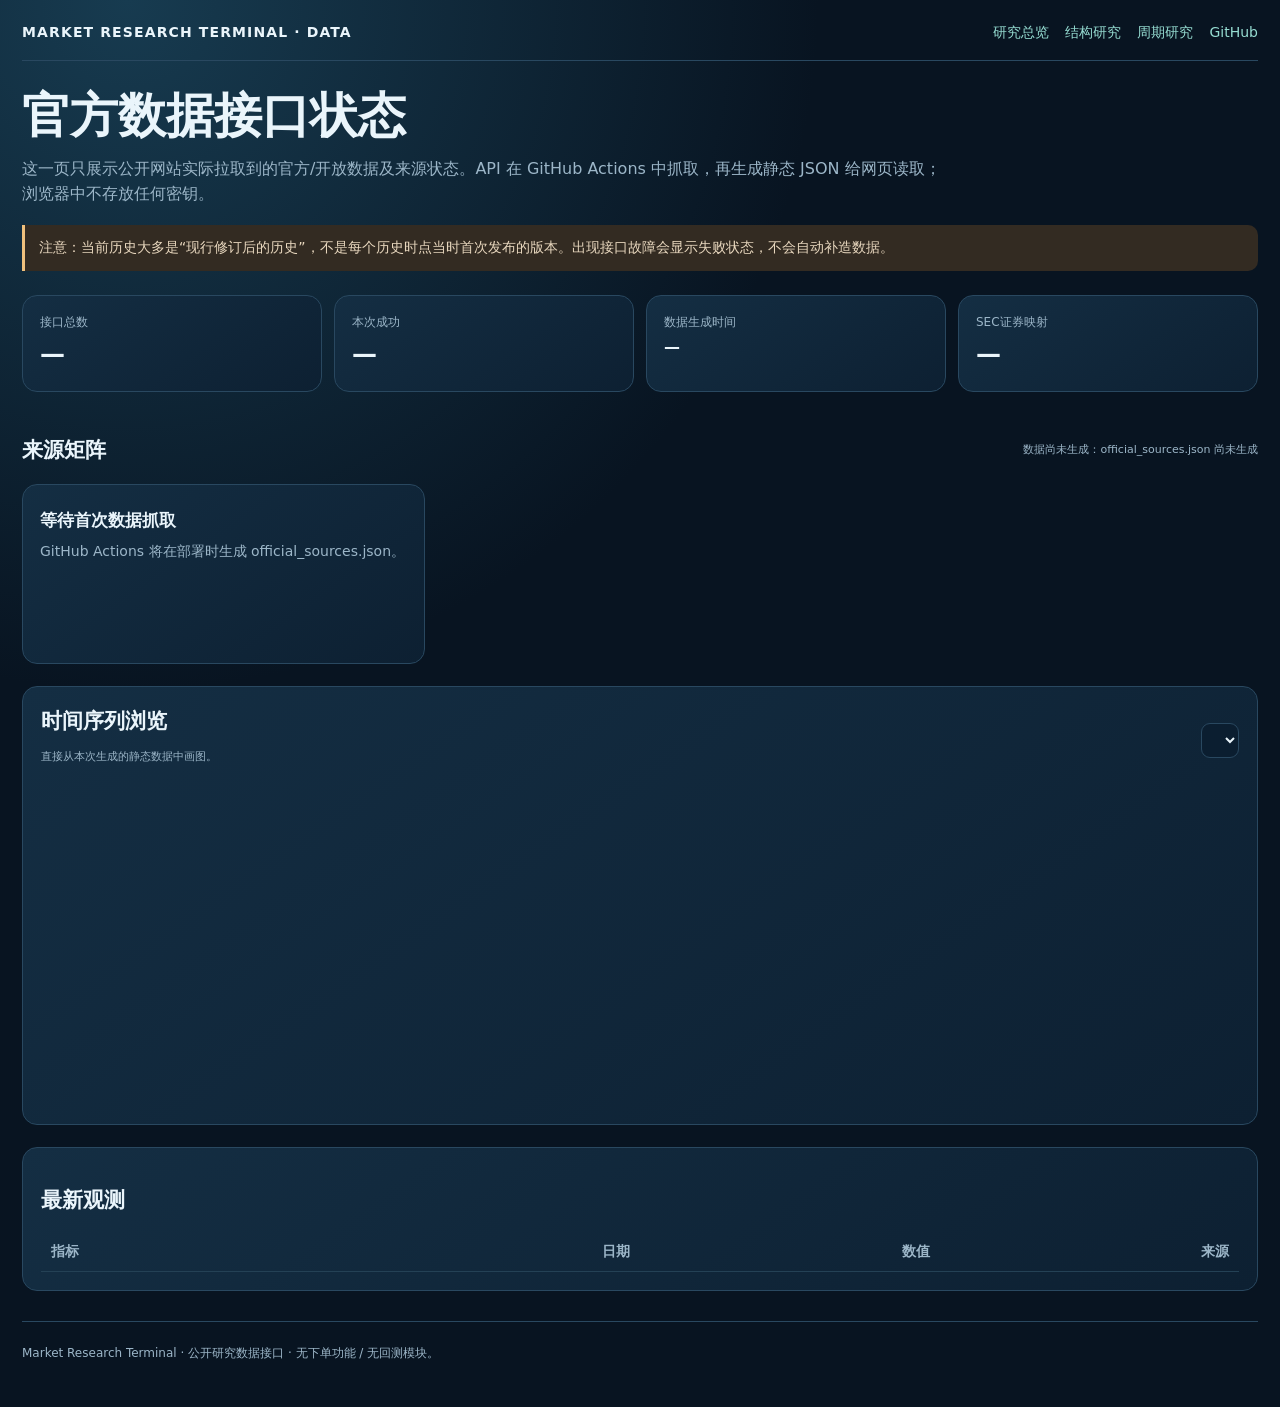
==== docs/api-status.html @ 62822f82 "Add live official data source dashboard" ====
<!doctype html>
<html lang="zh-CN">
<head>
<meta charset="utf-8"><meta name="viewport" content="width=device-width,initial-scale=1">
<title>官方数据接口｜Market Research Terminal</title>
<style>
:root{color-scheme:dark;--bg:#081421;--card:#11263a;--line:#294860;--text:#eaf5fb;--muted:#9cb6c8;--ok:#63d2bd;--bad:#f09696;--warn:#efc07d;--blue:#83b4ff}*{box-sizing:border-box}body{margin:0;background:radial-gradient(circle at 10% 0,#173b50,transparent 38%),var(--bg);color:var(--text);font:14px/1.55 system-ui,-apple-system,'PingFang SC','Microsoft Yahei',sans-serif}.wrap{max-width:1350px;margin:auto;padding:22px}a{color:#96ddd2;text-decoration:none}a:hover{text-decoration:underline}.top{display:flex;justify-content:space-between;align-items:center;gap:12px;flex-wrap:wrap;border-bottom:1px solid var(--line);padding-bottom:16px}.brand{font-weight:800;letter-spacing:.08em}.links{display:flex;gap:16px;flex-wrap:wrap}h1{font-size:clamp(30px,5vw,48px);line-height:1.1;margin:28px 0 10px}.lead{color:var(--muted);max-width:920px;font-size:16px}.summary{display:grid;grid-template-columns:repeat(4,minmax(0,1fr));gap:12px;margin:24px 0}.metric,.source,.panel{border:1px solid var(--line);background:linear-gradient(145deg,#142e43,#0d2032);border-radius:15px}.metric{padding:17px}.metric span{display:block;color:var(--muted);font-size:12px}.metric b{display:block;font-size:25px;margin-top:4px}.grid{display:grid;grid-template-columns:repeat(3,minmax(0,1fr));gap:13px}.source{padding:17px;min-height:180px}.source h3{margin:5px 0 8px;font-size:17px}.source p{color:var(--muted);margin:7px 0}.status{display:inline-flex;gap:7px;align-items:center;font-size:12px}.dot{width:8px;height:8px;border-radius:50%;background:var(--warn)}.ok{color:var(--ok)}.ok .dot{background:var(--ok)}.bad{color:var(--bad)}.bad .dot{background:var(--bad)}.latest{font-size:23px;font-weight:800;margin:8px 0 2px}.tiny{font-size:11px;color:var(--muted)}.panel{padding:18px;margin-top:22px}.row{display:flex;gap:12px;justify-content:space-between;align-items:center;flex-wrap:wrap}select{background:#0b1e30;color:var(--text);border:1px solid var(--line);border-radius:9px;padding:8px}.chart{width:100%;height:330px;display:block}.table{overflow:auto}table{width:100%;border-collapse:collapse;min-width:650px}th,td{padding:8px 10px;border-bottom:1px solid #244155;text-align:right}th:first-child,td:first-child{text-align:left}th{color:var(--muted);font-weight:600}.notice{margin:18px 0;padding:12px 14px;border-left:3px solid var(--warn);background:#332b22;border-radius:0 10px 10px 0;color:#e8d7be}.foot{margin-top:30px;border-top:1px solid var(--line);padding:22px 0;color:var(--muted);font-size:12px}@media(max-width:980px){.grid{grid-template-columns:repeat(2,1fr)}.summary{grid-template-columns:repeat(2,1fr)}}@media(max-width:620px){.wrap{padding:13px}.grid,.summary{grid-template-columns:1fr}.source{min-height:0}}
</style>
</head>
<body><main class="wrap">
<div class="top"><div class="brand">MARKET RESEARCH TERMINAL · DATA</div><div class="links"><a href="./index.html">研究总览</a><a href="./structure-lab.html">结构研究</a><a href="./cycle-lab.html">周期研究</a><a href="https://github.com/galbbb2772/market-research-terminal" target="_blank" rel="noopener">GitHub</a></div></div>
<h1>官方数据接口状态</h1><p class="lead">这一页只展示公开网站实际拉取到的官方/开放数据及来源状态。API 在 GitHub Actions 中抓取，再生成静态 JSON 给网页读取；浏览器中不存放任何密钥。</p>
<div class="notice">注意：当前历史大多是“现行修订后的历史”，不是每个历史时点当时首次发布的版本。出现接口故障会显示失败状态，不会自动补造数据。</div>
<section class="summary"><div class="metric"><span>接口总数</span><b id="total">—</b></div><div class="metric"><span>本次成功</span><b id="ok">—</b></div><div class="metric"><span>数据生成时间</span><b id="generated" style="font-size:16px">—</b></div><div class="metric"><span>SEC证券映射</span><b id="secCount">—</b></div></section>
<section><div class="row"><h2>来源矩阵</h2><span id="state" class="tiny">正在读取…</span></div><div class="grid" id="sources"></div></section>
<section class="panel"><div class="row"><div><h2 style="margin:0">时间序列浏览</h2><p class="tiny">直接从本次生成的静态数据中画图。</p></div><select id="series"></select></div><svg id="chart" class="chart" viewBox="0 0 1000 330" role="img" aria-label="官方数据时间序列"></svg><div id="seriesInfo" class="tiny"></div></section>
<section class="panel"><h2>最新观测</h2><div class="table"><table><thead><tr><th>指标</th><th>日期</th><th>数值</th><th>来源</th></tr></thead><tbody id="latestRows"></tbody></table></div></section>
<footer class="foot">Market Research Terminal · 公开研究数据接口 · 无下单功能 / 无回测模块。</footer>
</main>
<script>
'use strict';const $=id=>document.getElementById(id);let DB=null;const NAMES={bls:'BLS 劳动力/通胀',treasury:'美国财政部收益率曲线',fed_g17:'Fed G.17 工业生产',nyfed:'纽约联储参考利率',world_bank:'World Bank 长周期宏观',oecd_cli:'OECD CLI',sloos:'Fed SLOOS 信贷标准',gdelt:'GDELT 新闻覆盖',sec:'SEC 证券代码映射'};
function fmt(v){if(v==null||v==='')return '—';let n=Number(v);return Number.isFinite(n)?(Math.abs(n)>=1000?n.toLocaleString(undefined,{maximumFractionDigits:2}):n.toFixed(Math.abs(n)<10?2:1)):String(v)}
function lastObs(arr,field){if(!Array.isArray(arr)||!arr.length)return null;let x=arr.at(-1);if(Array.isArray(x))return {date:x[0],value:x[1]};return {date:x.date||x.TIME_PERIOD,value:x[field||'value']??x.rate??x.articles}}
function latestFor(key,s){try{if(key==='bls')return lastObs(s.series.UNRATE.observations);if(key==='treasury'){let x=s.rows?.at(-1);return x&&{date:x.date,value:x['10Y-3M']}}if(key==='fed_g17')return lastObs(s.series.INDPRO_B50001.observations);if(key==='nyfed')return lastObs(s.series.SOFR.observations,'rate');if(key==='world_bank')return lastObs(s.series.GDP_GROWTH.observations);if(key==='oecd_cli')return lastObs(s.rows);if(key==='sloos')return lastObs(s.series?.[s.primary_series]?.observations);if(key==='gdelt'){let q=Object.values(s.series||{})[0];return lastObs(q?.observations,'share')||lastObs(q?.observations,'articles')}if(key==='sec')return {date:'当前映射',value:s.ticker_count}}catch(_){return null}return null}
function renderSources(){let box=$('sources');box.innerHTML='';for(let [key,s] of Object.entries(DB.sources||{})){let latest=latestFor(key,s),e=document.createElement('article');e.className='source';let ok=s.status==='ok';e.innerHTML=`<div class="status ${ok?'ok':'bad'}"><span class="dot"></span>${ok?'已连接':'本次失败'}</div><h3>${NAMES[key]||key}</h3><div class="latest">${latest?fmt(latest.value):'—'}</div><p>${latest?`最新/最近观测：${latest.date}`:(s.error||'暂无可用观测')}</p><p class="tiny">${s.provider||''}</p><a class="tiny" href="${s.source_url||'#'}" target="_blank" rel="noopener">官方来源 ↗</a>`;box.appendChild(e)}}
function pushSeries(options,key,label,rows,unit=''){if(Array.isArray(rows)&&rows.length)options.push({key,label,rows:rows.map(x=>Array.isArray(x)?[x[0],Number(x[1])]:[x.date||x.TIME_PERIOD,Number(x.value??x.rate??x.share??x.articles)]).filter(x=>x[0]&&Number.isFinite(x[1])),unit})}
function buildSeries(){let o=[],s=DB.sources||{};for(let [k,v] of Object.entries(s.bls?.series||{}))pushSeries(o,'bls:'+k,`BLS · ${v.name}`,v.observations,v.unit);let tr=s.treasury?.rows||[];pushSeries(o,'treasury:10y3m','Treasury · 10Y-3M',[...tr].map(x=>[x.date,x['10Y-3M']]).filter(x=>Number.isFinite(x[1])),'%');pushSeries(o,'treasury:10y','Treasury · 10Y',[...tr].map(x=>[x.date,x['10 Yr']]).filter(x=>Number.isFinite(x[1])),'%');pushSeries(o,'g17','Fed G.17 · Industrial Production',s.fed_g17?.series?.INDPRO_B50001?.observations,'2017=100');for(let k of ['SOFR','EFFR'])pushSeries(o,'nyfed:'+k,`NY Fed · ${k}`,s.nyfed?.series?.[k]?.observations,'%');for(let [k,v] of Object.entries(s.world_bank?.series||{}))pushSeries(o,'wb:'+k,`World Bank · ${v.name}`,v.observations,'');pushSeries(o,'oecd','OECD · CLI USA',s.oecd_cli?.rows,'');let p=s.sloos?.primary_series;pushSeries(o,'sloos',`SLOOS · ${s.sloos?.primary_definition||p}`,s.sloos?.series?.[p]?.observations,'%');for(let [k,v] of Object.entries(s.gdelt?.series||{})){let rows=(v.observations||[]).map(x=>[x.date,Number.isFinite(x.share)?x.share*100:x.articles]);pushSeries(o,'gdelt:'+k,`GDELT · ${k}`,rows,rows.some(x=>x[1]<1)?'% of monitored articles':'count')}return o.filter(x=>x.rows.length>1)}
function draw(item){let svg=$('chart');svg.replaceChildren();if(!item){svg.innerHTML='<text x="40" y="55" fill="#9cb6c8">暂无可绘制数据</text>';return}let rows=item.rows.slice(-900),vals=rows.map(x=>x[1]),min=Math.min(...vals),max=Math.max(...vals);if(max<=min)max=min+1;let L=68,R=22,T=24,B=46,W=1000-L-R,H=330-T-B,X=i=>L+i*W/Math.max(1,rows.length-1),Y=v=>T+(max-v)/(max-min)*H;for(let j=0;j<5;j++){let v=min+(max-min)*j/4,y=Y(v),line=document.createElementNS('http://www.w3.org/2000/svg','line');line.setAttribute('x1',L);line.setAttribute('x2',1000-R);line.setAttribute('y1',y);line.setAttribute('y2',y);line.setAttribute('stroke','#294860');svg.appendChild(line);let tx=document.createElementNS('http://www.w3.org/2000/svg','text');tx.setAttribute('x',4);tx.setAttribute('y',y+4);tx.setAttribute('fill','#9cb6c8');tx.textContent=fmt(v);svg.appendChild(tx)}let p=document.createElementNS('http://www.w3.org/2000/svg','path'),d=rows.map((r,i)=>(i?'L':'M')+X(i).toFixed(1)+' '+Y(r[1]).toFixed(1)).join(' ');p.setAttribute('d',d);p.setAttribute('fill','none');p.setAttribute('stroke','#63d2bd');p.setAttribute('stroke-width','2');svg.appendChild(p);for(let [x,text] of [[L,rows[0][0]],[1000-R-90,rows.at(-1)[0]]]){let t=document.createElementNS('http://www.w3.org/2000/svg','text');t.setAttribute('x',x);t.setAttribute('y',320);t.setAttribute('fill','#9cb6c8');t.textContent=text;svg.appendChild(t)}$('seriesInfo').textContent=`${item.label} · ${rows.length} 个观测 · ${item.unit||'原始单位'} · 当前网页显示最近最多900个观测`;}
function renderLatest(){let body=$('latestRows');body.innerHTML='';for(let [k,s] of Object.entries(DB.sources||{})){let x=latestFor(k,s);if(!x)continue;let tr=document.createElement('tr');tr.innerHTML=`<td>${NAMES[k]||k}</td><td>${x.date}</td><td>${fmt(x.value)}</td><td>${s.provider||''}</td>`;body.appendChild(tr)}}
fetch('./data/official_sources.json?x='+Date.now(),{cache:'no-store'}).then(r=>{if(!r.ok)throw Error('official_sources.json 尚未生成');return r.json()}).then(j=>{DB=j;$('total').textContent=j.source_count;$('ok').textContent=`${j.ok_count}/${j.source_count}`;$('generated').textContent=(j.generated_at||'').replace('T',' ').slice(0,16)+' UTC';$('secCount').textContent=j.sources?.sec?.ticker_count?.toLocaleString?.()||'—';$('state').textContent='页面读取成功';renderSources();renderLatest();let opts=buildSeries(),sel=$('series');sel.innerHTML=opts.map((x,i)=>`<option value="${i}">${x.label}</option>`).join('');let go=()=>draw(opts[Number(sel.value)||0]);sel.onchange=go;go()}).catch(e=>{$('state').textContent='数据尚未生成：'+e.message;$('sources').innerHTML='<div class="source"><h3>等待首次数据抓取</h3><p>GitHub Actions 将在部署时生成 official_sources.json。</p></div>'});
</script></body></html>
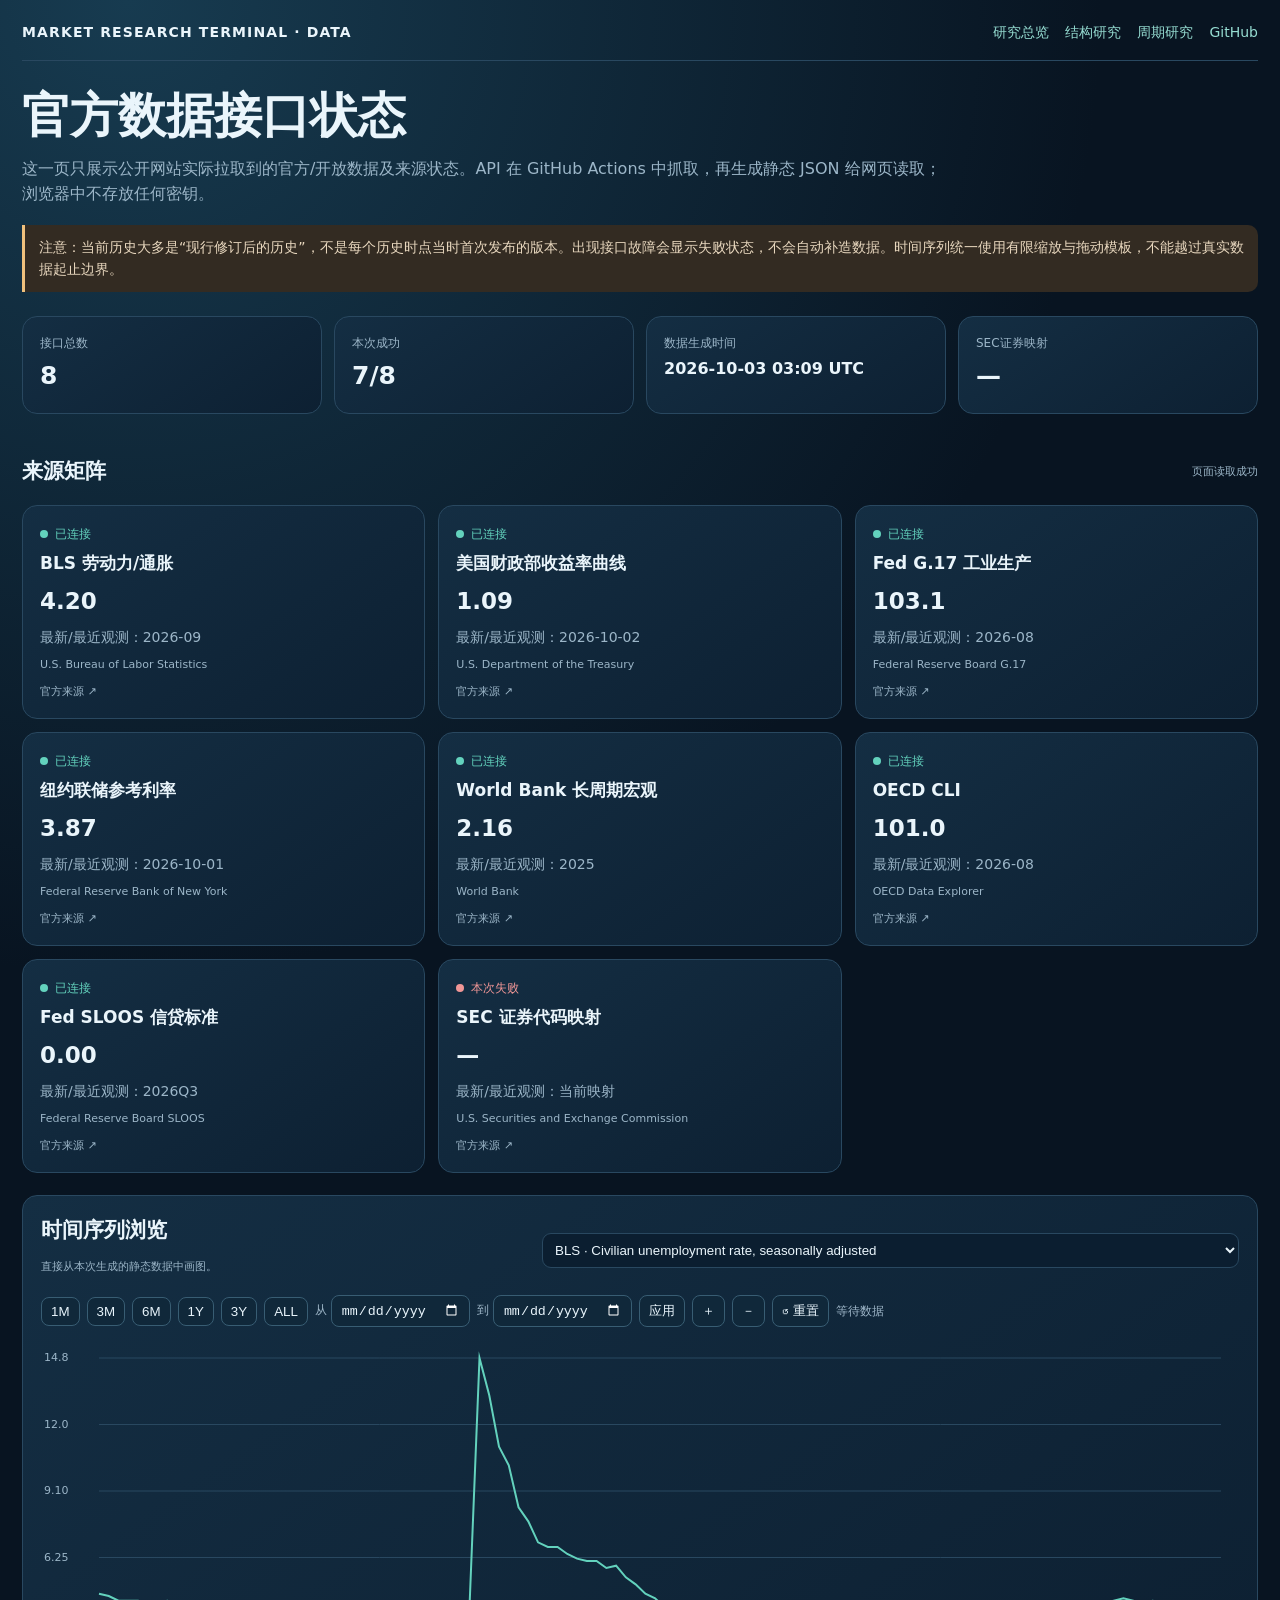
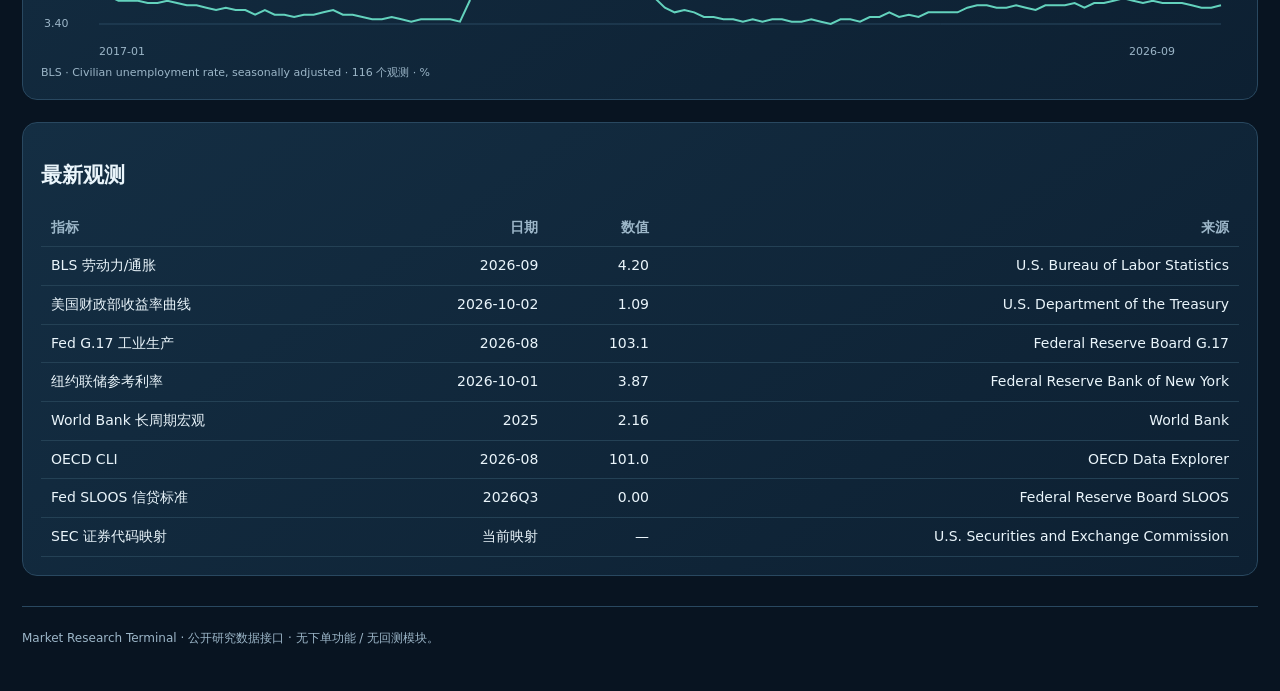
==== commit 0b9338b4: "Apply bounded chart template to official data view" ====
--- a/docs/api-status.html
+++ b/docs/api-status.html
@@ -10,10 +10,10 @@
 <body><main class="wrap">
 <div class="top"><div class="brand">MARKET RESEARCH TERMINAL · DATA</div><div class="links"><a href="./index.html">研究总览</a><a href="./structure-lab.html">结构研究</a><a href="./cycle-lab.html">周期研究</a><a href="https://github.com/galbbb2772/market-research-terminal" target="_blank" rel="noopener">GitHub</a></div></div>
 <h1>官方数据接口状态</h1><p class="lead">这一页只展示公开网站实际拉取到的官方/开放数据及来源状态。API 在 GitHub Actions 中抓取，再生成静态 JSON 给网页读取；浏览器中不存放任何密钥。</p>
-<div class="notice">注意：当前历史大多是“现行修订后的历史”，不是每个历史时点当时首次发布的版本。出现接口故障会显示失败状态，不会自动补造数据。</div>
+<div class="notice">注意：当前历史大多是“现行修订后的历史”，不是每个历史时点当时首次发布的版本。出现接口故障会显示失败状态，不会自动补造数据。时间序列统一使用有限缩放与拖动模板，不能越过真实数据起止边界。</div>
 <section class="summary"><div class="metric"><span>接口总数</span><b id="total">—</b></div><div class="metric"><span>本次成功</span><b id="ok">—</b></div><div class="metric"><span>数据生成时间</span><b id="generated" style="font-size:16px">—</b></div><div class="metric"><span>SEC证券映射</span><b id="secCount">—</b></div></section>
 <section><div class="row"><h2>来源矩阵</h2><span id="state" class="tiny">正在读取…</span></div><div class="grid" id="sources"></div></section>
-<section class="panel"><div class="row"><div><h2 style="margin:0">时间序列浏览</h2><p class="tiny">直接从本次生成的静态数据中画图。</p></div><select id="series"></select></div><svg id="chart" class="chart" viewBox="0 0 1000 330" role="img" aria-label="官方数据时间序列"></svg><div id="seriesInfo" class="tiny"></div></section>
+<section class="panel"><div class="row"><div><h2 style="margin:0">时间序列浏览</h2><p class="tiny">直接从本次生成的静态数据中画图。</p></div><select id="series"></select></div><canvas id="chart" class="chart" role="img" aria-label="官方数据时间序列"></canvas><div id="seriesInfo" class="tiny"></div></section>
 <section class="panel"><h2>最新观测</h2><div class="table"><table><thead><tr><th>指标</th><th>日期</th><th>数值</th><th>来源</th></tr></thead><tbody id="latestRows"></tbody></table></div></section>
 <footer class="foot">Market Research Terminal · 公开研究数据接口 · 无下单功能 / 无回测模块。</footer>
 </main>
@@ -25,7 +25,7 @@
 function renderSources(){let box=$('sources');box.innerHTML='';for(let [key,s] of Object.entries(DB.sources||{})){let latest=latestFor(key,s),e=document.createElement('article');e.className='source';let ok=s.status==='ok';e.innerHTML=`<div class="status ${ok?'ok':'bad'}"><span class="dot"></span>${ok?'已连接':'本次失败'}</div><h3>${NAMES[key]||key}</h3><div class="latest">${latest?fmt(latest.value):'—'}</div><p>${latest?`最新/最近观测：${latest.date}`:(s.error||'暂无可用观测')}</p><p class="tiny">${s.provider||''}</p><a class="tiny" href="${s.source_url||'#'}" target="_blank" rel="noopener">官方来源 ↗</a>`;box.appendChild(e)}}
 function pushSeries(options,key,label,rows,unit=''){if(Array.isArray(rows)&&rows.length)options.push({key,label,rows:rows.map(x=>Array.isArray(x)?[x[0],Number(x[1])]:[x.date||x.TIME_PERIOD,Number(x.value??x.rate??x.share??x.articles)]).filter(x=>x[0]&&Number.isFinite(x[1])),unit})}
 function buildSeries(){let o=[],s=DB.sources||{};for(let [k,v] of Object.entries(s.bls?.series||{}))pushSeries(o,'bls:'+k,`BLS · ${v.name}`,v.observations,v.unit);let tr=s.treasury?.rows||[];pushSeries(o,'treasury:10y3m','Treasury · 10Y-3M',[...tr].map(x=>[x.date,x['10Y-3M']]).filter(x=>Number.isFinite(x[1])),'%');pushSeries(o,'treasury:10y','Treasury · 10Y',[...tr].map(x=>[x.date,x['10 Yr']]).filter(x=>Number.isFinite(x[1])),'%');pushSeries(o,'g17','Fed G.17 · Industrial Production',s.fed_g17?.series?.INDPRO_B50001?.observations,'2017=100');for(let k of ['SOFR','EFFR'])pushSeries(o,'nyfed:'+k,`NY Fed · ${k}`,s.nyfed?.series?.[k]?.observations,'%');for(let [k,v] of Object.entries(s.world_bank?.series||{}))pushSeries(o,'wb:'+k,`World Bank · ${v.name}`,v.observations,'');pushSeries(o,'oecd','OECD · CLI USA',s.oecd_cli?.rows,'');let p=s.sloos?.primary_series;pushSeries(o,'sloos',`SLOOS · ${s.sloos?.primary_definition||p}`,s.sloos?.series?.[p]?.observations,'%');for(let [k,v] of Object.entries(s.gdelt?.series||{})){let rows=(v.observations||[]).map(x=>[x.date,Number.isFinite(x.share)?x.share*100:x.articles]);pushSeries(o,'gdelt:'+k,`GDELT · ${k}`,rows,rows.some(x=>x[1]<1)?'% of monitored articles':'count')}return o.filter(x=>x.rows.length>1)}
-function draw(item){let svg=$('chart');svg.replaceChildren();if(!item){svg.innerHTML='<text x="40" y="55" fill="#9cb6c8">暂无可绘制数据</text>';return}let rows=item.rows.slice(-900),vals=rows.map(x=>x[1]),min=Math.min(...vals),max=Math.max(...vals);if(max<=min)max=min+1;let L=68,R=22,T=24,B=46,W=1000-L-R,H=330-T-B,X=i=>L+i*W/Math.max(1,rows.length-1),Y=v=>T+(max-v)/(max-min)*H;for(let j=0;j<5;j++){let v=min+(max-min)*j/4,y=Y(v),line=document.createElementNS('http://www.w3.org/2000/svg','line');line.setAttribute('x1',L);line.setAttribute('x2',1000-R);line.setAttribute('y1',y);line.setAttribute('y2',y);line.setAttribute('stroke','#294860');svg.appendChild(line);let tx=document.createElementNS('http://www.w3.org/2000/svg','text');tx.setAttribute('x',4);tx.setAttribute('y',y+4);tx.setAttribute('fill','#9cb6c8');tx.textContent=fmt(v);svg.appendChild(tx)}let p=document.createElementNS('http://www.w3.org/2000/svg','path'),d=rows.map((r,i)=>(i?'L':'M')+X(i).toFixed(1)+' '+Y(r[1]).toFixed(1)).join(' ');p.setAttribute('d',d);p.setAttribute('fill','none');p.setAttribute('stroke','#63d2bd');p.setAttribute('stroke-width','2');svg.appendChild(p);for(let [x,text] of [[L,rows[0][0]],[1000-R-90,rows.at(-1)[0]]]){let t=document.createElementNS('http://www.w3.org/2000/svg','text');t.setAttribute('x',x);t.setAttribute('y',320);t.setAttribute('fill','#9cb6c8');t.textContent=text;svg.appendChild(t)}$('seriesInfo').textContent=`${item.label} · ${rows.length} 个观测 · ${item.unit||'原始单位'} · 当前网页显示最近最多900个观测`;}
+function draw(item){let c=$('chart'),w=Math.max(320,c.clientWidth),h=Math.max(220,c.clientHeight),d=devicePixelRatio||1;c.width=w*d;c.height=h*d;let x=c.getContext('2d');x.setTransform(d,0,0,d,0,0);x.clearRect(0,0,w,h);if(!item){x.fillStyle='#9cb6c8';x.fillText('暂无可绘制数据',40,55);return}let rows=item.rows.slice(-900),vals=rows.map(v=>v[1]),min=Math.min(...vals),max=Math.max(...vals);if(max<=min)max=min+1;let L=58,R=18,T=24,B=40,W=w-L-R,H=h-T-B,X=i=>L+i*W/Math.max(1,rows.length-1),Y=v=>T+(max-v)/(max-min)*H;x.font='11px system-ui';for(let j=0;j<5;j++){let v=min+(max-min)*j/4,y=Y(v);x.strokeStyle='#294860';x.beginPath();x.moveTo(L,y);x.lineTo(w-R,y);x.stroke();x.fillStyle='#9cb6c8';x.fillText(fmt(v),3,y+3)}x.strokeStyle='#63d2bd';x.lineWidth=2;x.beginPath();rows.forEach((r,i)=>i?x.lineTo(X(i),Y(r[1])):x.moveTo(X(i),Y(r[1])));x.stroke();x.fillStyle='#9cb6c8';x.fillText(rows[0][0],L,h-9);x.fillText(rows.at(-1)[0],Math.max(L,w-110),h-9);$('seriesInfo').textContent=`${item.label} · ${rows.length} 个观测 · ${item.unit||'原始单位'}`;}
 function renderLatest(){let body=$('latestRows');body.innerHTML='';for(let [k,s] of Object.entries(DB.sources||{})){let x=latestFor(k,s);if(!x)continue;let tr=document.createElement('tr');tr.innerHTML=`<td>${NAMES[k]||k}</td><td>${x.date}</td><td>${fmt(x.value)}</td><td>${s.provider||''}</td>`;body.appendChild(tr)}}
 fetch('./data/official_sources.json?x='+Date.now(),{cache:'no-store'}).then(r=>{if(!r.ok)throw Error('official_sources.json 尚未生成');return r.json()}).then(j=>{DB=j;$('total').textContent=j.source_count;$('ok').textContent=`${j.ok_count}/${j.source_count}`;$('generated').textContent=(j.generated_at||'').replace('T',' ').slice(0,16)+' UTC';$('secCount').textContent=j.sources?.sec?.ticker_count?.toLocaleString?.()||'—';$('state').textContent='页面读取成功';renderSources();renderLatest();let opts=buildSeries(),sel=$('series');sel.innerHTML=opts.map((x,i)=>`<option value="${i}">${x.label}</option>`).join('');let go=()=>draw(opts[Number(sel.value)||0]);sel.onchange=go;go()}).catch(e=>{$('state').textContent='数据尚未生成：'+e.message;$('sources').innerHTML='<div class="source"><h3>等待首次数据抓取</h3><p>GitHub Actions 将在部署时生成 official_sources.json。</p></div>'});
-</script></body></html>
+</script><script src="./chart-template-v2.js?v=20261003-v2"></script></body></html>
